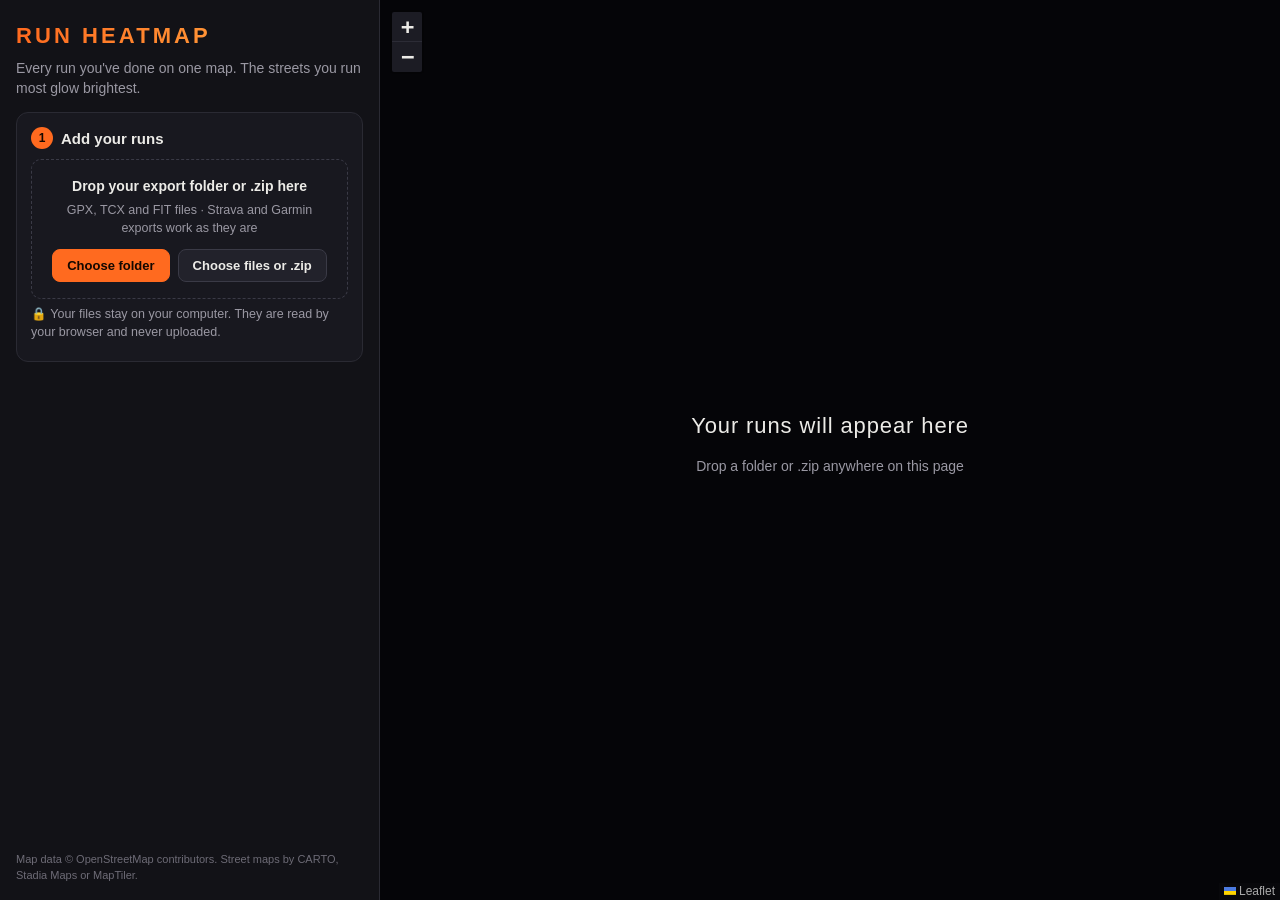
==== index.html @ 99c9e65c "Make the website the whole repository The website is the product, so its files now sit at the top le" ====
<!doctype html>
<html lang="en">
<head>
<meta charset="utf-8">
<meta name="viewport" content="width=device-width, initial-scale=1">
<title>Run Heatmap</title>
<meta name="description" content="Drop in your GPS files and see every run you've done glow on one map. Make a poster too.">
<link rel="stylesheet" href="vendor/leaflet/leaflet.css">
<link rel="stylesheet" href="css/app.css">
<link rel="icon" href="data:image/svg+xml,%3Csvg xmlns='http://www.w3.org/2000/svg' viewBox='0 0 32 32'%3E%3Crect width='32' height='32' rx='7' fill='%23111'/%3E%3Cpath d='M6 24c5-3 7-13 12-14s5 8 8 6' stroke='%23ff7a2a' stroke-width='3' fill='none' stroke-linecap='round'/%3E%3C/svg%3E">
</head>
<body>
<div class="app">
  <aside class="panel">
    <header class="brand">
      <h1>Run Heatmap</h1>
      <p>Every run you've done on one map. The streets you run most glow brightest.</p>
    </header>

    <section class="card" id="load-card">
      <h2><span class="step">1</span> Add your runs</h2>
      <div class="drop" id="drop">
        <p><strong>Drop your export folder or .zip here</strong></p>
        <p class="hint">GPX, TCX and FIT files · Strava and Garmin exports work as they are</p>
        <div class="buttons">
          <label class="btn primary">Choose folder<input type="file" id="pick-folder" webkitdirectory directory multiple hidden></label>
          <label class="btn">Choose files or .zip<input type="file" id="pick-files" multiple accept=".gpx,.tcx,.fit,.gz,.zip,.csv" hidden></label>
        </div>
      </div>
      <div class="status" id="status" hidden>
        <div class="bar"><div id="bar"></div></div>
        <p id="status-text"></p>
      </div>
      <p class="privacy">🔒 Your files stay on your computer. They are read by your browser and never uploaded.</p>
    </section>

    <section class="card" id="filter-card" hidden>
      <h2><span class="step">2</span> Choose what to show</h2>
      <p class="stats" id="stats"></p>
      <div class="grid">
        <label>Activities
          <select id="sport">
            <option value="run">Runs</option>
            <option value="ride">Rides</option>
            <option value="walk">Walks &amp; hikes</option>
            <option value="all">Everything</option>
          </select>
        </label>
        <label>Hide start &amp; finish
          <select id="trim">
            <option value="0">No</option>
            <option value="150">First/last 150 m</option>
            <option value="300">First/last 300 m</option>
            <option value="500">First/last 500 m</option>
          </select>
        </label>
        <label>From <input type="date" id="since"></label>
        <label>To <input type="date" id="until"></label>
      </div>
      <p class="note" id="unknown-note" hidden></p>
      <div class="buttons">
        <button class="btn small" id="zoom-home">Zoom to home area</button>
        <button class="btn small" id="zoom-all">Show everything</button>
      </div>
    </section>

    <section class="card" id="map-card" hidden>
      <h2><span class="step">3</span> Map style</h2>
      <div class="grid">
        <label>Street map
          <select id="tiles"></select>
        </label>
        <label>Line colour
          <select id="line-color">
            <option value="#ff6a1f">Orange</option>
            <option value="#2f9bff">Blue</option>
            <option value="#ff3fb4">Pink</option>
            <option value="#b6ff3b">Lime</option>
            <option value="#ffffff">White</option>
          </select>
        </label>
        <label class="wide" id="key-row" hidden><span id="key-label">Map API key</span>
          <input type="text" id="map-key" placeholder="Paste your key" autocomplete="off" spellcheck="false">
        </label>
        <label class="wide">Glow
          <input type="range" id="opacity" min="0.03" max="0.6" step="0.01" value="0.2">
        </label>
      </div>
      <p class="note" id="tiles-note" hidden></p>
    </section>

    <section class="card" id="poster-card" hidden>
      <h2><span class="step">4</span> Make a poster</h2>
      <p class="hint">Move and zoom the map: the dashed frame is what goes on the poster.</p>
      <div class="grid">
        <label class="wide">Title <input type="text" id="title" value="Every Run" maxlength="40"></label>
        <label class="wide">Subtitle <input type="text" id="subtitle" placeholder=""></label>
        <label>Paper
          <select id="paper">
            <option value="a4">A4</option>
            <option value="a3">A3</option>
            <option value="a2" selected>A2</option>
            <option value="a1">A1</option>
            <option value="letter">US Letter</option>
            <option value="18x24">18 × 24 in</option>
            <option value="24x36">24 × 36 in</option>
            <option value="square">Square 50 cm</option>
          </select>
        </label>
        <label>Orientation
          <select id="orientation">
            <option value="portrait">Portrait</option>
            <option value="landscape">Landscape</option>
          </select>
        </label>
        <label>Colours
          <select id="palette"></select>
        </label>
        <label>Quality
          <select id="dpi">
            <option value="100">Preview (fast)</option>
            <option value="200" selected>Print, 200 dpi</option>
            <option value="300">Best, 300 dpi</option>
          </select>
        </label>
        <label class="check wide"><input type="checkbox" id="poster-map" checked> Street map behind the runs</label>
        <label class="wide">Street map brightness
          <input type="range" id="map-brightness" min="0.4" max="2" step="0.05" value="1">
        </label>
      </div>
      <button class="btn primary block" id="make-poster">Make poster</button>
      <div class="status" id="poster-status" hidden>
        <div class="bar"><div id="poster-bar"></div></div>
        <p id="poster-status-text"></p>
      </div>
      <div class="result" id="poster-result" hidden>
        <img id="poster-img" alt="Your poster">
        <a class="btn primary block" id="poster-download" download="run-heatmap-poster.png">Download poster (PNG)</a>
        <p class="note" id="poster-note"></p>
      </div>
    </section>

    <footer class="foot">Map data © OpenStreetMap contributors. Street maps by CARTO, Stadia Maps or MapTiler.</footer>
  </aside>

  <main class="stage">
    <div id="map"></div>
    <div class="empty" id="empty">
      <div>
        <p class="big">Your runs will appear here</p>
        <p>Drop a folder or .zip anywhere on this page</p>
      </div>
    </div>
  </main>
</div>
<div class="dropveil" id="dropveil"><p>Drop to add your runs</p></div>

<script src="config.js"></script>
<script src="vendor/leaflet/leaflet.js"></script>
<script type="module" src="js/app.js"></script>
<noscript><p style="padding:2rem;color:#fff">This page needs JavaScript.</p></noscript>
</body>
</html>
---- vendor/leaflet/leaflet.css ----
/* required styles */

.leaflet-pane,
.leaflet-tile,
.leaflet-marker-icon,
.leaflet-marker-shadow,
.leaflet-tile-container,
.leaflet-pane > svg,
.leaflet-pane > canvas,
.leaflet-zoom-box,
.leaflet-image-layer,
.leaflet-layer {
	position: absolute;
	left: 0;
	top: 0;
	}
.leaflet-container {
	overflow: hidden;
	}
.leaflet-tile,
.leaflet-marker-icon,
.leaflet-marker-shadow {
	-webkit-user-select: none;
	   -moz-user-select: none;
	        user-select: none;
	  -webkit-user-drag: none;
	}
/* Prevents IE11 from highlighting tiles in blue */
.leaflet-tile::selection {
	background: transparent;
}
/* Safari renders non-retina tile on retina better with this, but Chrome is worse */
.leaflet-safari .leaflet-tile {
	image-rendering: -webkit-optimize-contrast;
	}
/* hack that prevents hw layers "stretching" when loading new tiles */
.leaflet-safari .leaflet-tile-container {
	width: 1600px;
	height: 1600px;
	-webkit-transform-origin: 0 0;
	}
.leaflet-marker-icon,
.leaflet-marker-shadow {
	display: block;
	}
/* .leaflet-container svg: reset svg max-width decleration shipped in Joomla! (joomla.org) 3.x */
/* .leaflet-container img: map is broken in FF if you have max-width: 100% on tiles */
.leaflet-container .leaflet-overlay-pane svg {
	max-width: none !important;
	max-height: none !important;
	}
.leaflet-container .leaflet-marker-pane img,
.leaflet-container .leaflet-shadow-pane img,
.leaflet-container .leaflet-tile-pane img,
.leaflet-container img.leaflet-image-layer,
.leaflet-container .leaflet-tile {
	max-width: none !important;
	max-height: none !important;
	width: auto;
	padding: 0;
	}

.leaflet-container img.leaflet-tile {
	/* See: https://bugs.chromium.org/p/chromium/issues/detail?id=600120 */
	mix-blend-mode: plus-lighter;
}

.leaflet-container.leaflet-touch-zoom {
	-ms-touch-action: pan-x pan-y;
	touch-action: pan-x pan-y;
	}
.leaflet-container.leaflet-touch-drag {
	-ms-touch-action: pinch-zoom;
	/* Fallback for FF which doesn't support pinch-zoom */
	touch-action: none;
	touch-action: pinch-zoom;
}
.leaflet-container.leaflet-touch-drag.leaflet-touch-zoom {
	-ms-touch-action: none;
	touch-action: none;
}
.leaflet-container {
	-webkit-tap-highlight-color: transparent;
}
.leaflet-container a {
	-webkit-tap-highlight-color: rgba(51, 181, 229, 0.4);
}
.leaflet-tile {
	filter: inherit;
	visibility: hidden;
	}
.leaflet-tile-loaded {
	visibility: inherit;
	}
.leaflet-zoom-box {
	width: 0;
	height: 0;
	-moz-box-sizing: border-box;
	     box-sizing: border-box;
	z-index: 800;
	}
/* workaround for https://bugzilla.mozilla.org/show_bug.cgi?id=888319 */
.leaflet-overlay-pane svg {
	-moz-user-select: none;
	}

.leaflet-pane         { z-index: 400; }

.leaflet-tile-pane    { z-index: 200; }
.leaflet-overlay-pane { z-index: 400; }
.leaflet-shadow-pane  { z-index: 500; }
.leaflet-marker-pane  { z-index: 600; }
.leaflet-tooltip-pane   { z-index: 650; }
.leaflet-popup-pane   { z-index: 700; }

.leaflet-map-pane canvas { z-index: 100; }
.leaflet-map-pane svg    { z-index: 200; }

.leaflet-vml-shape {
	width: 1px;
	height: 1px;
	}
.lvml {
	behavior: url(#default#VML);
	display: inline-block;
	position: absolute;
	}


/* control positioning */

.leaflet-control {
	position: relative;
	z-index: 800;
	pointer-events: visiblePainted; /* IE 9-10 doesn't have auto */
	pointer-events: auto;
	}
.leaflet-top,
.leaflet-bottom {
	position: absolute;
	z-index: 1000;
	pointer-events: none;
	}
.leaflet-top {
	top: 0;
	}
.leaflet-right {
	right: 0;
	}
.leaflet-bottom {
	bottom: 0;
	}
.leaflet-left {
	left: 0;
	}
.leaflet-control {
	float: left;
	clear: both;
	}
.leaflet-right .leaflet-control {
	float: right;
	}
.leaflet-top .leaflet-control {
	margin-top: 10px;
	}
.leaflet-bottom .leaflet-control {
	margin-bottom: 10px;
	}
.leaflet-left .leaflet-control {
	margin-left: 10px;
	}
.leaflet-right .leaflet-control {
	margin-right: 10px;
	}


/* zoom and fade animations */

.leaflet-fade-anim .leaflet-popup {
	opacity: 0;
	-webkit-transition: opacity 0.2s linear;
	   -moz-transition: opacity 0.2s linear;
	        transition: opacity 0.2s linear;
	}
.leaflet-fade-anim .leaflet-map-pane .leaflet-popup {
	opacity: 1;
	}
.leaflet-zoom-animated {
	-webkit-transform-origin: 0 0;
	    -ms-transform-origin: 0 0;
	        transform-origin: 0 0;
	}
svg.leaflet-zoom-animated {
	will-change: transform;
}

.leaflet-zoom-anim .leaflet-zoom-animated {
	-webkit-transition: -webkit-transform 0.25s cubic-bezier(0,0,0.25,1);
	   -moz-transition:    -moz-transform 0.25s cubic-bezier(0,0,0.25,1);
	        transition:         transform 0.25s cubic-bezier(0,0,0.25,1);
	}
.leaflet-zoom-anim .leaflet-tile,
.leaflet-pan-anim .leaflet-tile {
	-webkit-transition: none;
	   -moz-transition: none;
	        transition: none;
	}

.leaflet-zoom-anim .leaflet-zoom-hide {
	visibility: hidden;
	}


/* cursors */

.leaflet-interactive {
	cursor: pointer;
	}
.leaflet-grab {
	cursor: -webkit-grab;
	cursor:    -moz-grab;
	cursor:         grab;
	}
.leaflet-crosshair,
.leaflet-crosshair .leaflet-interactive {
	cursor: crosshair;
	}
.leaflet-popup-pane,
.leaflet-control {
	cursor: auto;
	}
.leaflet-dragging .leaflet-grab,
.leaflet-dragging .leaflet-grab .leaflet-interactive,
.leaflet-dragging .leaflet-marker-draggable {
	cursor: move;
	cursor: -webkit-grabbing;
	cursor:    -moz-grabbing;
	cursor:         grabbing;
	}

/* marker & overlays interactivity */
.leaflet-marker-icon,
.leaflet-marker-shadow,
.leaflet-image-layer,
.leaflet-pane > svg path,
.leaflet-tile-container {
	pointer-events: none;
	}

.leaflet-marker-icon.leaflet-interactive,
.leaflet-image-layer.leaflet-interactive,
.leaflet-pane > svg path.leaflet-interactive,
svg.leaflet-image-layer.leaflet-interactive path {
	pointer-events: visiblePainted; /* IE 9-10 doesn't have auto */
	pointer-events: auto;
	}

/* visual tweaks */

.leaflet-container {
	background: #ddd;
	outline-offset: 1px;
	}
.leaflet-container a {
	color: #0078A8;
	}
.leaflet-zoom-box {
	border: 2px dotted #38f;
	background: rgba(255,255,255,0.5);
	}


/* general typography */
.leaflet-container {
	font-family: "Helvetica Neue", Arial, Helvetica, sans-serif;
	font-size: 12px;
	font-size: 0.75rem;
	line-height: 1.5;
	}


/* general toolbar styles */

.leaflet-bar {
	box-shadow: 0 1px 5px rgba(0,0,0,0.65);
	border-radius: 4px;
	}
.leaflet-bar a {
	background-color: #fff;
	border-bottom: 1px solid #ccc;
	width: 26px;
	height: 26px;
	line-height: 26px;
	display: block;
	text-align: center;
	text-decoration: none;
	color: black;
	}
.leaflet-bar a,
.leaflet-control-layers-toggle {
	background-position: 50% 50%;
	background-repeat: no-repeat;
	display: block;
	}
.leaflet-bar a:hover,
.leaflet-bar a:focus {
	background-color: #f4f4f4;
	}
.leaflet-bar a:first-child {
	border-top-left-radius: 4px;
	border-top-right-radius: 4px;
	}
.leaflet-bar a:last-child {
	border-bottom-left-radius: 4px;
	border-bottom-right-radius: 4px;
	border-bottom: none;
	}
.leaflet-bar a.leaflet-disabled {
	cursor: default;
	background-color: #f4f4f4;
	color: #bbb;
	}

.leaflet-touch .leaflet-bar a {
	width: 30px;
	height: 30px;
	line-height: 30px;
	}
.leaflet-touch .leaflet-bar a:first-child {
	border-top-left-radius: 2px;
	border-top-right-radius: 2px;
	}
.leaflet-touch .leaflet-bar a:last-child {
	border-bottom-left-radius: 2px;
	border-bottom-right-radius: 2px;
	}

/* zoom control */

.leaflet-control-zoom-in,
.leaflet-control-zoom-out {
	font: bold 18px 'Lucida Console', Monaco, monospace;
	text-indent: 1px;
	}

.leaflet-touch .leaflet-control-zoom-in, .leaflet-touch .leaflet-control-zoom-out  {
	font-size: 22px;
	}


/* layers control */

.leaflet-control-layers {
	box-shadow: 0 1px 5px rgba(0,0,0,0.4);
	background: #fff;
	border-radius: 5px;
	}
.leaflet-control-layers-toggle {
	background-image: url(images/layers.png);
	width: 36px;
	height: 36px;
	}
.leaflet-retina .leaflet-control-layers-toggle {
	background-image: url(images/layers-2x.png);
	background-size: 26px 26px;
	}
.leaflet-touch .leaflet-control-layers-toggle {
	width: 44px;
	height: 44px;
	}
.leaflet-control-layers .leaflet-control-layers-list,
.leaflet-control-layers-expanded .leaflet-control-layers-toggle {
	display: none;
	}
.leaflet-control-layers-expanded .leaflet-control-layers-list {
	display: block;
	position: relative;
	}
.leaflet-control-layers-expanded {
	padding: 6px 10px 6px 6px;
	color: #333;
	background: #fff;
	}
.leaflet-control-layers-scrollbar {
	overflow-y: scroll;
	overflow-x: hidden;
	padding-right: 5px;
	}
.leaflet-control-layers-selector {
	margin-top: 2px;
	position: relative;
	top: 1px;
	}
.leaflet-control-layers label {
	display: block;
	font-size: 13px;
	font-size: 1.08333em;
	}
.leaflet-control-layers-separator {
	height: 0;
	border-top: 1px solid #ddd;
	margin: 5px -10px 5px -6px;
	}

/* Default icon URLs */
.leaflet-default-icon-path { /* used only in path-guessing heuristic, see L.Icon.Default */
	background-image: url(images/marker-icon.png);
	}


/* attribution and scale controls */

.leaflet-container .leaflet-control-attribution {
	background: #fff;
	background: rgba(255, 255, 255, 0.8);
	margin: 0;
	}
.leaflet-control-attribution,
.leaflet-control-scale-line {
	padding: 0 5px;
	color: #333;
	line-height: 1.4;
	}
.leaflet-control-attribution a {
	text-decoration: none;
	}
.leaflet-control-attribution a:hover,
.leaflet-control-attribution a:focus {
	text-decoration: underline;
	}
.leaflet-attribution-flag {
	display: inline !important;
	vertical-align: baseline !important;
	width: 1em;
	height: 0.6669em;
	}
.leaflet-left .leaflet-control-scale {
	margin-left: 5px;
	}
.leaflet-bottom .leaflet-control-scale {
	margin-bottom: 5px;
	}
.leaflet-control-scale-line {
	border: 2px solid #777;
	border-top: none;
	line-height: 1.1;
	padding: 2px 5px 1px;
	white-space: nowrap;
	-moz-box-sizing: border-box;
	     box-sizing: border-box;
	background: rgba(255, 255, 255, 0.8);
	text-shadow: 1px 1px #fff;
	}
.leaflet-control-scale-line:not(:first-child) {
	border-top: 2px solid #777;
	border-bottom: none;
	margin-top: -2px;
	}
.leaflet-control-scale-line:not(:first-child):not(:last-child) {
	border-bottom: 2px solid #777;
	}

.leaflet-touch .leaflet-control-attribution,
.leaflet-touch .leaflet-control-layers,
.leaflet-touch .leaflet-bar {
	box-shadow: none;
	}
.leaflet-touch .leaflet-control-layers,
.leaflet-touch .leaflet-bar {
	border: 2px solid rgba(0,0,0,0.2);
	background-clip: padding-box;
	}


/* popup */

.leaflet-popup {
	position: absolute;
	text-align: center;
	margin-bottom: 20px;
	}
.leaflet-popup-content-wrapper {
	padding: 1px;
	text-align: left;
	border-radius: 12px;
	}
.leaflet-popup-content {
	margin: 13px 24px 13px 20px;
	line-height: 1.3;
	font-size: 13px;
	font-size: 1.08333em;
	min-height: 1px;
	}
.leaflet-popup-content p {
	margin: 17px 0;
	margin: 1.3em 0;
	}
.leaflet-popup-tip-container {
	width: 40px;
	height: 20px;
	position: absolute;
	left: 50%;
	margin-top: -1px;
	margin-left: -20px;
	overflow: hidden;
	pointer-events: none;
	}
.leaflet-popup-tip {
	width: 17px;
	height: 17px;
	padding: 1px;

	margin: -10px auto 0;
	pointer-events: auto;

	-webkit-transform: rotate(45deg);
	   -moz-transform: rotate(45deg);
	    -ms-transform: rotate(45deg);
	        transform: rotate(45deg);
	}
.leaflet-popup-content-wrapper,
.leaflet-popup-tip {
	background: white;
	color: #333;
	box-shadow: 0 3px 14px rgba(0,0,0,0.4);
	}
.leaflet-container a.leaflet-popup-close-button {
	position: absolute;
	top: 0;
	right: 0;
	border: none;
	text-align: center;
	width: 24px;
	height: 24px;
	font: 16px/24px Tahoma, Verdana, sans-serif;
	color: #757575;
	text-decoration: none;
	background: transparent;
	}
.leaflet-container a.leaflet-popup-close-button:hover,
.leaflet-container a.leaflet-popup-close-button:focus {
	color: #585858;
	}
.leaflet-popup-scrolled {
	overflow: auto;
	}

.leaflet-oldie .leaflet-popup-content-wrapper {
	-ms-zoom: 1;
	}
.leaflet-oldie .leaflet-popup-tip {
	width: 24px;
	margin: 0 auto;

	-ms-filter: "progid:DXImageTransform.Microsoft.Matrix(M11=0.70710678, M12=0.70710678, M21=-0.70710678, M22=0.70710678)";
	filter: progid:DXImageTransform.Microsoft.Matrix(M11=0.70710678, M12=0.70710678, M21=-0.70710678, M22=0.70710678);
	}

.leaflet-oldie .leaflet-control-zoom,
.leaflet-oldie .leaflet-control-layers,
.leaflet-oldie .leaflet-popup-content-wrapper,
.leaflet-oldie .leaflet-popup-tip {
	border: 1px solid #999;
	}


/* div icon */

.leaflet-div-icon {
	background: #fff;
	border: 1px solid #666;
	}


/* Tooltip */
/* Base styles for the element that has a tooltip */
.leaflet-tooltip {
	position: absolute;
	padding: 6px;
	background-color: #fff;
	border: 1px solid #fff;
	border-radius: 3px;
	color: #222;
	white-space: nowrap;
	-webkit-user-select: none;
	-moz-user-select: none;
	-ms-user-select: none;
	user-select: none;
	pointer-events: none;
	box-shadow: 0 1px 3px rgba(0,0,0,0.4);
	}
.leaflet-tooltip.leaflet-interactive {
	cursor: pointer;
	pointer-events: auto;
	}
.leaflet-tooltip-top:before,
.leaflet-tooltip-bottom:before,
.leaflet-tooltip-left:before,
.leaflet-tooltip-right:before {
	position: absolute;
	pointer-events: none;
	border: 6px solid transparent;
	background: transparent;
	content: "";
	}

/* Directions */

.leaflet-tooltip-bottom {
	margin-top: 6px;
}
.leaflet-tooltip-top {
	margin-top: -6px;
}
.leaflet-tooltip-bottom:before,
.leaflet-tooltip-top:before {
	left: 50%;
	margin-left: -6px;
	}
.leaflet-tooltip-top:before {
	bottom: 0;
	margin-bottom: -12px;
	border-top-color: #fff;
	}
.leaflet-tooltip-bottom:before {
	top: 0;
	margin-top: -12px;
	margin-left: -6px;
	border-bottom-color: #fff;
	}
.leaflet-tooltip-left {
	margin-left: -6px;
}
.leaflet-tooltip-right {
	margin-left: 6px;
}
.leaflet-tooltip-left:before,
.leaflet-tooltip-right:before {
	top: 50%;
	margin-top: -6px;
	}
.leaflet-tooltip-left:before {
	right: 0;
	margin-right: -12px;
	border-left-color: #fff;
	}
.leaflet-tooltip-right:before {
	left: 0;
	margin-left: -12px;
	border-right-color: #fff;
	}

/* Printing */

@media print {
	/* Prevent printers from removing background-images of controls. */
	.leaflet-control {
		-webkit-print-color-adjust: exact;
		print-color-adjust: exact;
		}
	}
---- css/app.css ----
:root {
  --bg: #0b0b0e;
  --panel: #121217;
  --card: #18181f;
  --line: #2a2a33;
  --text: #ecebe7;
  --muted: #9a98a3;
  --accent: #ff6a1f;
  --accent-2: #ffb347;
  --radius: 12px;
  --font: -apple-system, BlinkMacSystemFont, "Segoe UI", Inter, Roboto, "Helvetica Neue", Arial, sans-serif;
  color-scheme: dark;
}

* { box-sizing: border-box; }
[hidden] { display: none !important; }
html, body { height: 100%; margin: 0; }
body { background: var(--bg); color: var(--text); font: 14px/1.45 var(--font); }

.app { display: grid; grid-template-columns: 380px 1fr; height: 100vh; }

/* ---------------------------------------------------------------- panel */
.panel {
  background: var(--panel); border-right: 1px solid var(--line);
  overflow-y: auto; padding: 20px 16px 16px; display: flex; flex-direction: column; gap: 14px;
}
.brand h1 {
  margin: 0; font-size: 22px; letter-spacing: .14em; text-transform: uppercase;
  background: linear-gradient(90deg, var(--accent), var(--accent-2)); -webkit-background-clip: text;
  background-clip: text; color: transparent;
}
.brand p { margin: 6px 0 0; color: var(--muted); }

.card { background: var(--card); border: 1px solid var(--line); border-radius: var(--radius); padding: 14px; }
.card h2 { margin: 0 0 10px; font-size: 15px; display: flex; align-items: center; gap: 8px; }
.step {
  display: inline-grid; place-items: center; width: 22px; height: 22px; border-radius: 50%;
  background: var(--accent); color: #140800; font-size: 12px; font-weight: 700;
}
.hint, .note, .privacy { color: var(--muted); font-size: 12.5px; margin: 6px 0; }
.note { color: #ffcf9e; }
.stats { margin: 0 0 10px; font-weight: 600; letter-spacing: .02em; }

.drop {
  border: 1.5px dashed #3a3a46; border-radius: 10px; padding: 16px; text-align: center;
  transition: border-color .15s, background .15s;
}
.drop p { margin: 0 0 4px; }
body.dragging .drop { border-color: var(--accent); background: rgba(255, 106, 31, .07); }

.buttons { display: flex; flex-wrap: wrap; gap: 8px; justify-content: center; margin-top: 12px; }
.btn {
  appearance: none; border: 1px solid #3a3a46; background: #22222b; color: var(--text);
  padding: 8px 14px; border-radius: 8px; font: 600 13px var(--font); cursor: pointer; text-decoration: none;
  display: inline-block; text-align: center;
}
.btn:hover { border-color: #55556a; background: #2a2a35; }
.btn.primary { background: var(--accent); border-color: var(--accent); color: #140800; }
.btn.primary:hover { background: #ff7d3a; }
.btn.small { padding: 5px 10px; font-size: 12px; }
.btn.block { display: block; width: 100%; margin-top: 12px; padding: 11px; font-size: 14px; }
.btn:disabled { opacity: .5; cursor: progress; }
.btn:focus-visible, select:focus-visible, input:focus-visible { outline: 2px solid var(--accent-2); outline-offset: 2px; }

.grid { display: grid; grid-template-columns: 1fr 1fr; gap: 10px; }
.grid label { display: flex; flex-direction: column; gap: 4px; font-size: 12px; color: var(--muted); }
.grid label.wide { grid-column: 1 / -1; }
.grid label.check { flex-direction: row; align-items: center; gap: 8px; color: var(--text); font-size: 13px; }
select, input[type=text], input[type=date] {
  background: #0f0f14; color: var(--text); border: 1px solid #33333f; border-radius: 7px;
  padding: 7px 8px; font: 13px var(--font); width: 100%; min-width: 0;
}
input[type=range] { accent-color: var(--accent); width: 100%; }
input[type=checkbox] { accent-color: var(--accent); width: 16px; height: 16px; }

.status { margin-top: 12px; }
.status p { margin: 6px 0 0; font-size: 12.5px; color: var(--muted); }
.bar { height: 6px; border-radius: 3px; background: #262630; overflow: hidden; }
.bar > div { height: 100%; width: 0; background: linear-gradient(90deg, var(--accent), var(--accent-2)); transition: width .2s; }
.bar > div.indeterminate { animation: pulse 1.2s ease-in-out infinite; }
@keyframes pulse { 50% { opacity: .35; } }

.result { margin-top: 14px; }
.result img { width: 100%; border-radius: 6px; border: 1px solid var(--line); display: block; background: #000; }

.foot { color: #6d6b76; font-size: 11px; margin-top: auto; padding-top: 6px; }

/* ---------------------------------------------------------------- map */
.stage { position: relative; min-height: 0; }
#map { position: absolute; inset: 0; background: #050508; }
.leaflet-container { font: 12px var(--font); }
.leaflet-control-attribution { background: rgba(10, 10, 14, .7) !important; color: #888 !important; }
.leaflet-control-attribution a { color: #aaa !important; }
.leaflet-bar a { background: #1c1c24; color: var(--text); border-color: #2c2c36; }
.leaflet-bar a:hover { background: #262630; }

.empty {
  position: absolute; inset: 0; display: grid; place-items: center; text-align: center;
  pointer-events: none; color: var(--muted); z-index: 500;
  background: radial-gradient(ellipse at center, rgba(5, 5, 8, .35), rgba(5, 5, 8, .85));
}
.empty .big { font-size: 22px; color: var(--text); margin: 0 0 6px; letter-spacing: .04em; }
.empty[hidden] { display: none; }

.dropveil {
  position: fixed; inset: 0; z-index: 2000; display: none; place-items: center;
  background: rgba(255, 106, 31, .12); border: 3px dashed var(--accent); pointer-events: none;
}
.dropveil p { font-size: 24px; font-weight: 700; background: var(--panel); padding: 14px 22px; border-radius: 12px; }
body.dragging .dropveil { display: grid; }

/* ---------------------------------------------------------------- small screens */
@media (max-width: 820px) {
  .app { grid-template-columns: 1fr; grid-template-rows: auto 70vh; height: auto; }
  .panel { border-right: 0; border-bottom: 1px solid var(--line); overflow: visible; }
  .stage { height: 70vh; }
}
.note a { color: var(--accent-2); }
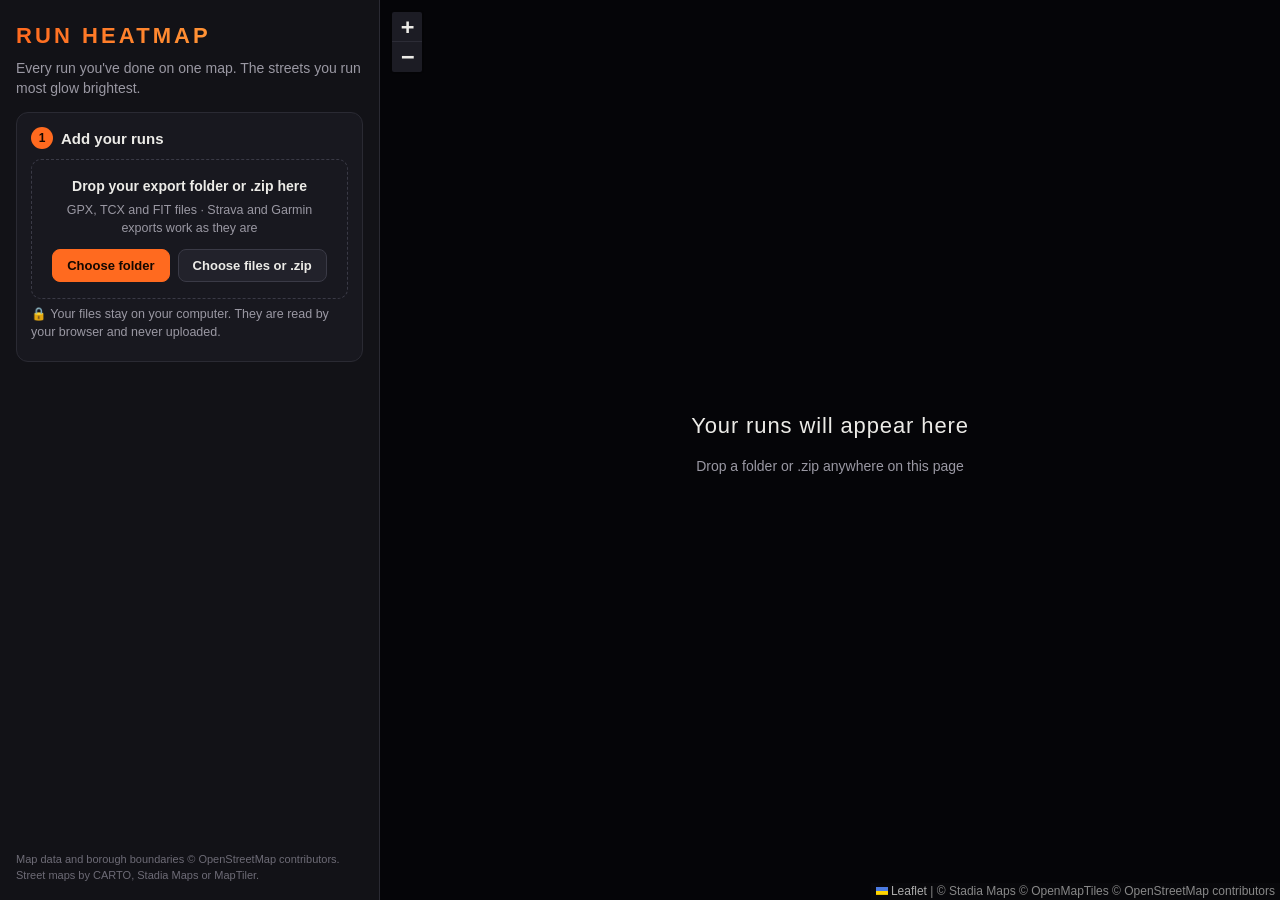
==== commit a8bef9cc: "Add London boroughs overlay and count of boroughs run in Overlays the 32 London boroughs (plus the C" ====
--- a/index.html
+++ b/index.html
@@ -62,6 +62,17 @@
         <button class="btn small" id="zoom-home">Zoom to home area</button>
         <button class="btn small" id="zoom-all">Show everything</button>
       </div>
+    </section>
+
+    <section class="card" id="borough-card" hidden>
+      <h2><span class="step">★</span> London boroughs</h2>
+      <p class="borough-score"><strong id="borough-count">0</strong> of <span id="borough-total">32</span> boroughs</p>
+      <div class="bar"><div id="borough-bar"></div></div>
+      <p class="hint" id="borough-sub"></p>
+      <label class="check"><input type="checkbox" id="show-boroughs" checked> Show boroughs on the map</label>
+      <ul class="borough-list" id="borough-list"></ul>
+      <p class="hint">Green: you've been there. Click a borough to zoom to it. The City of London isn't one of the 32 boroughs, so it's listed but not counted. Uses the activities, dates and start/finish setting from step 2.</p>
+      <button class="btn small" id="zoom-london">Zoom to London</button>
     </section>
 
     <section class="card" id="map-card" hidden>
@@ -140,7 +151,7 @@
       </div>
     </section>
 
-    <footer class="foot">Map data © OpenStreetMap contributors. Street maps by CARTO, Stadia Maps or MapTiler.</footer>
+    <footer class="foot">Map data and borough boundaries © OpenStreetMap contributors. Street maps by CARTO, Stadia Maps or MapTiler.</footer>
   </aside>
 
   <main class="stage">
--- a/css/app.css
+++ b/css/app.css
@@ -85,6 +85,28 @@
 
 .foot { color: #6d6b76; font-size: 11px; margin-top: auto; padding-top: 6px; }
 
+/* ---------------------------------------------------------------- boroughs */
+.borough-score { margin: 0 0 8px; font-size: 15px; }
+.borough-score strong { font-size: 28px; color: #3ddc97; margin-right: 2px; }
+#borough-bar { background: #3ddc97; }
+.check { display: flex; align-items: center; gap: 8px; margin: 10px 0 6px; font-size: 13px; }
+.borough-list {
+  list-style: none; margin: 8px 0; padding: 0; display: grid; grid-template-columns: 1fr 1fr; gap: 2px 10px;
+  font-size: 12.5px;
+}
+.borough-list li { display: flex; gap: 6px; align-items: baseline; cursor: pointer; padding: 2px 4px; border-radius: 5px; min-width: 0; }
+.borough-list li:hover { background: #24242e; }
+.borough-list li .mark { width: 12px; flex: none; color: #55556a; }
+.borough-list li .nm { overflow: hidden; text-overflow: ellipsis; white-space: nowrap; color: var(--muted); }
+.borough-list li .km { margin-left: auto; color: #6d6b76; font-variant-numeric: tabular-nums; flex: none; }
+.borough-list li.been .mark { color: #3ddc97; }
+.borough-list li.been .nm { color: var(--text); }
+.borough-list li.city { font-style: italic; }
+.borough-label {
+  background: rgba(18, 18, 23, .9); border: 1px solid var(--line); border-radius: 8px;
+  padding: 6px 10px; color: var(--text); font-size: 12.5px; pointer-events: none;
+}
+
 /* ---------------------------------------------------------------- map */
 .stage { position: relative; min-height: 0; }
 #map { position: absolute; inset: 0; background: #050508; }
